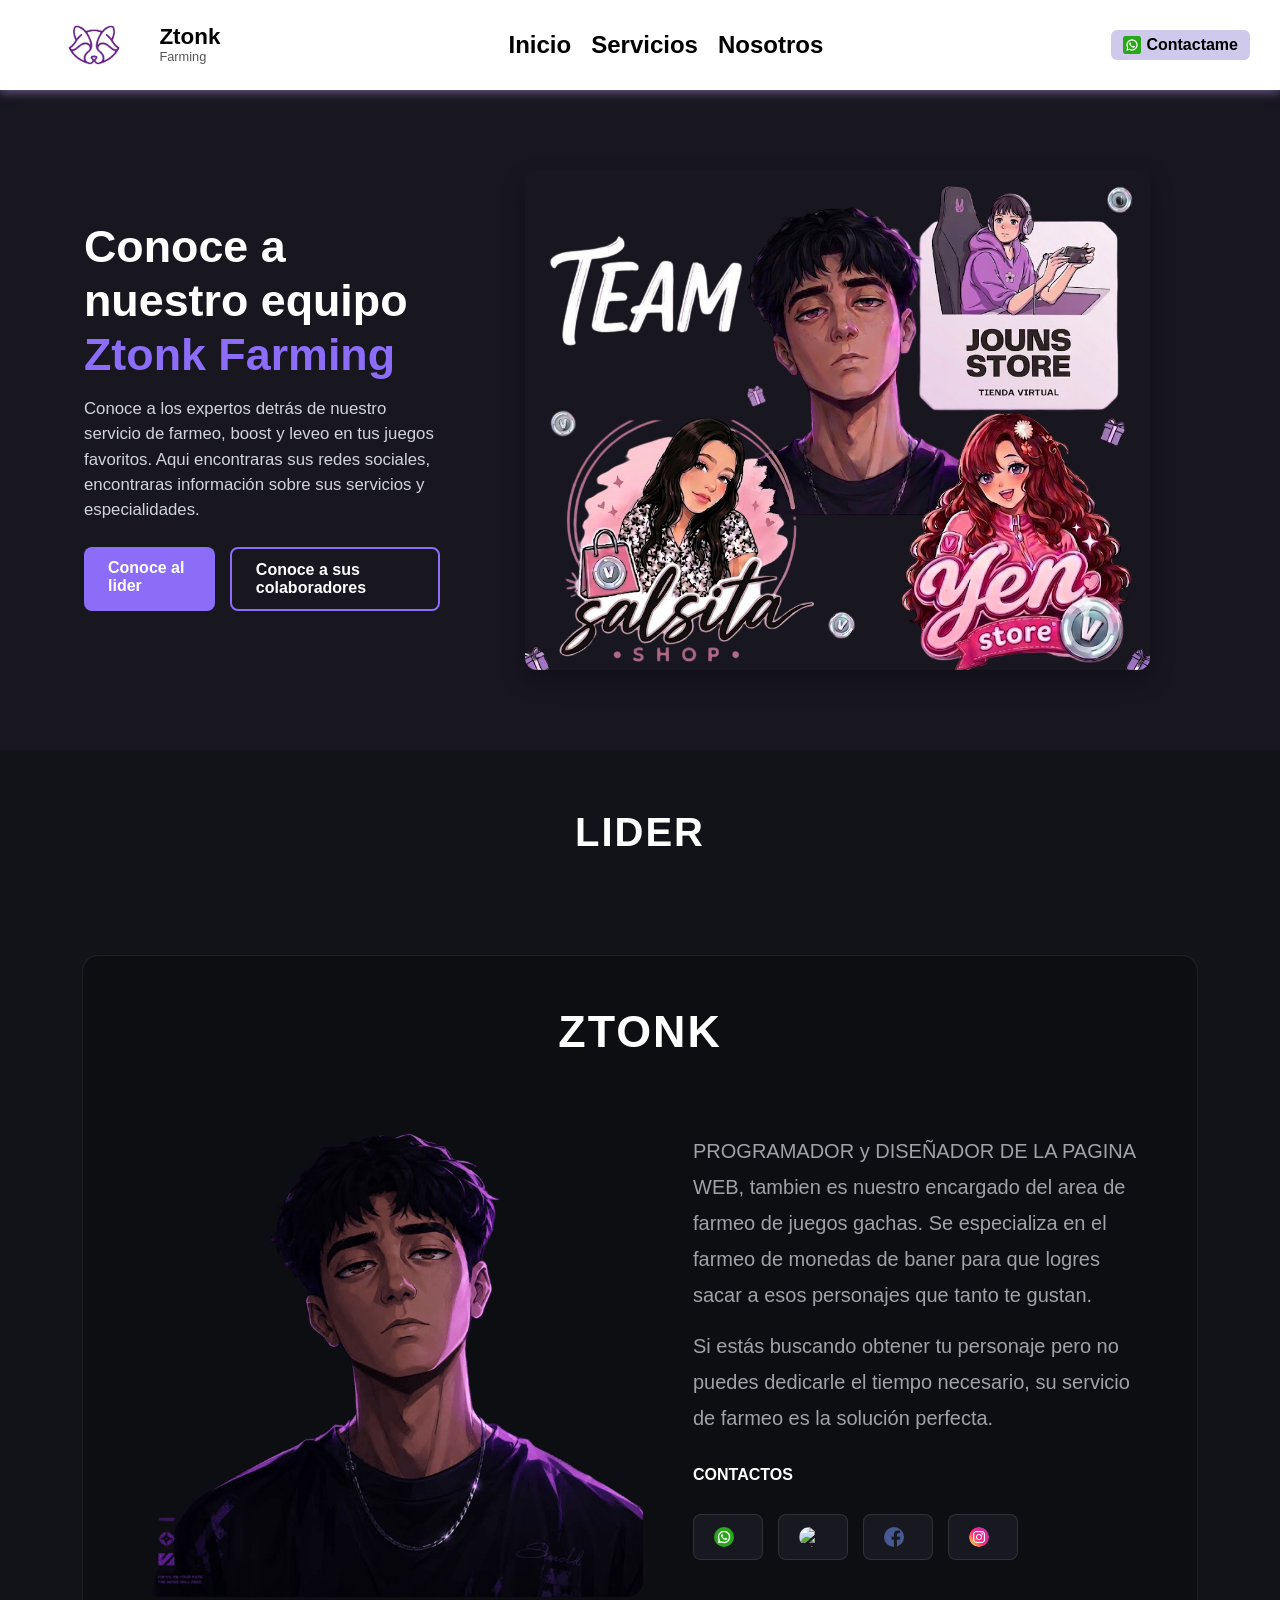
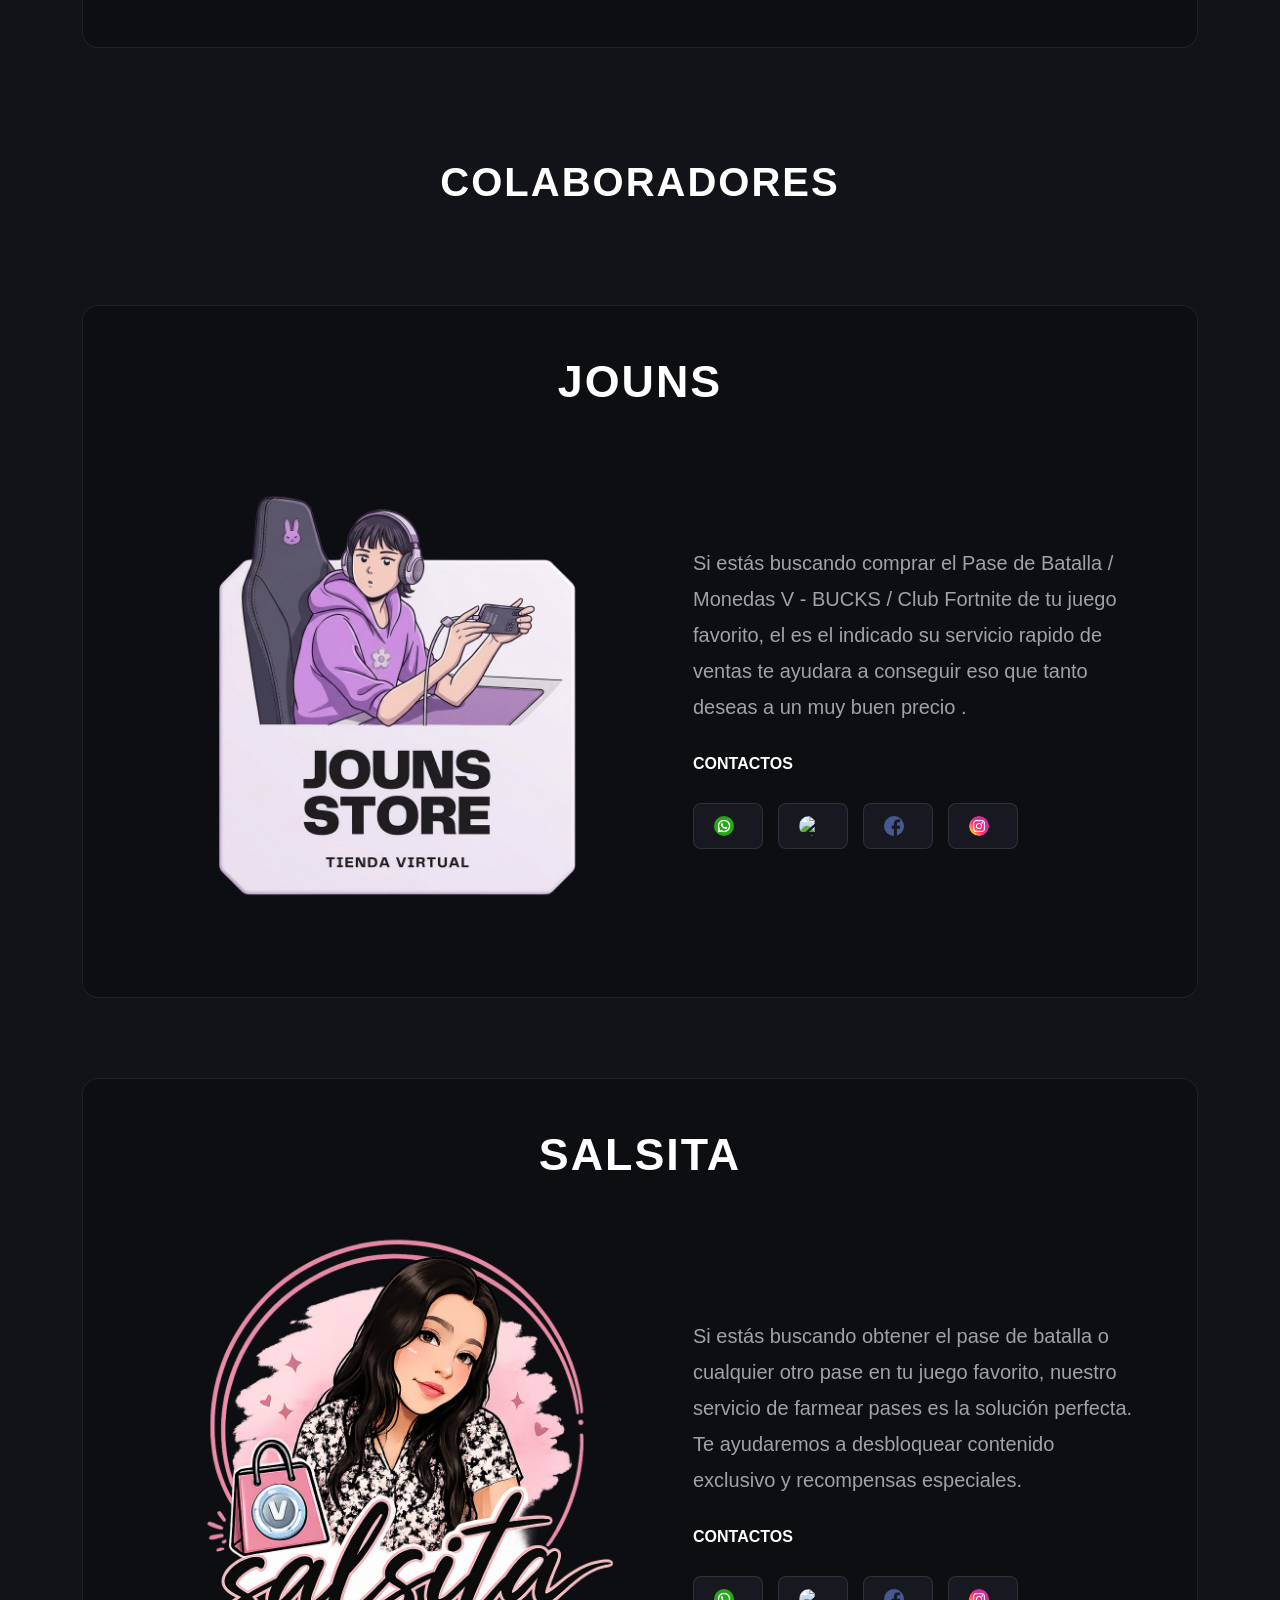
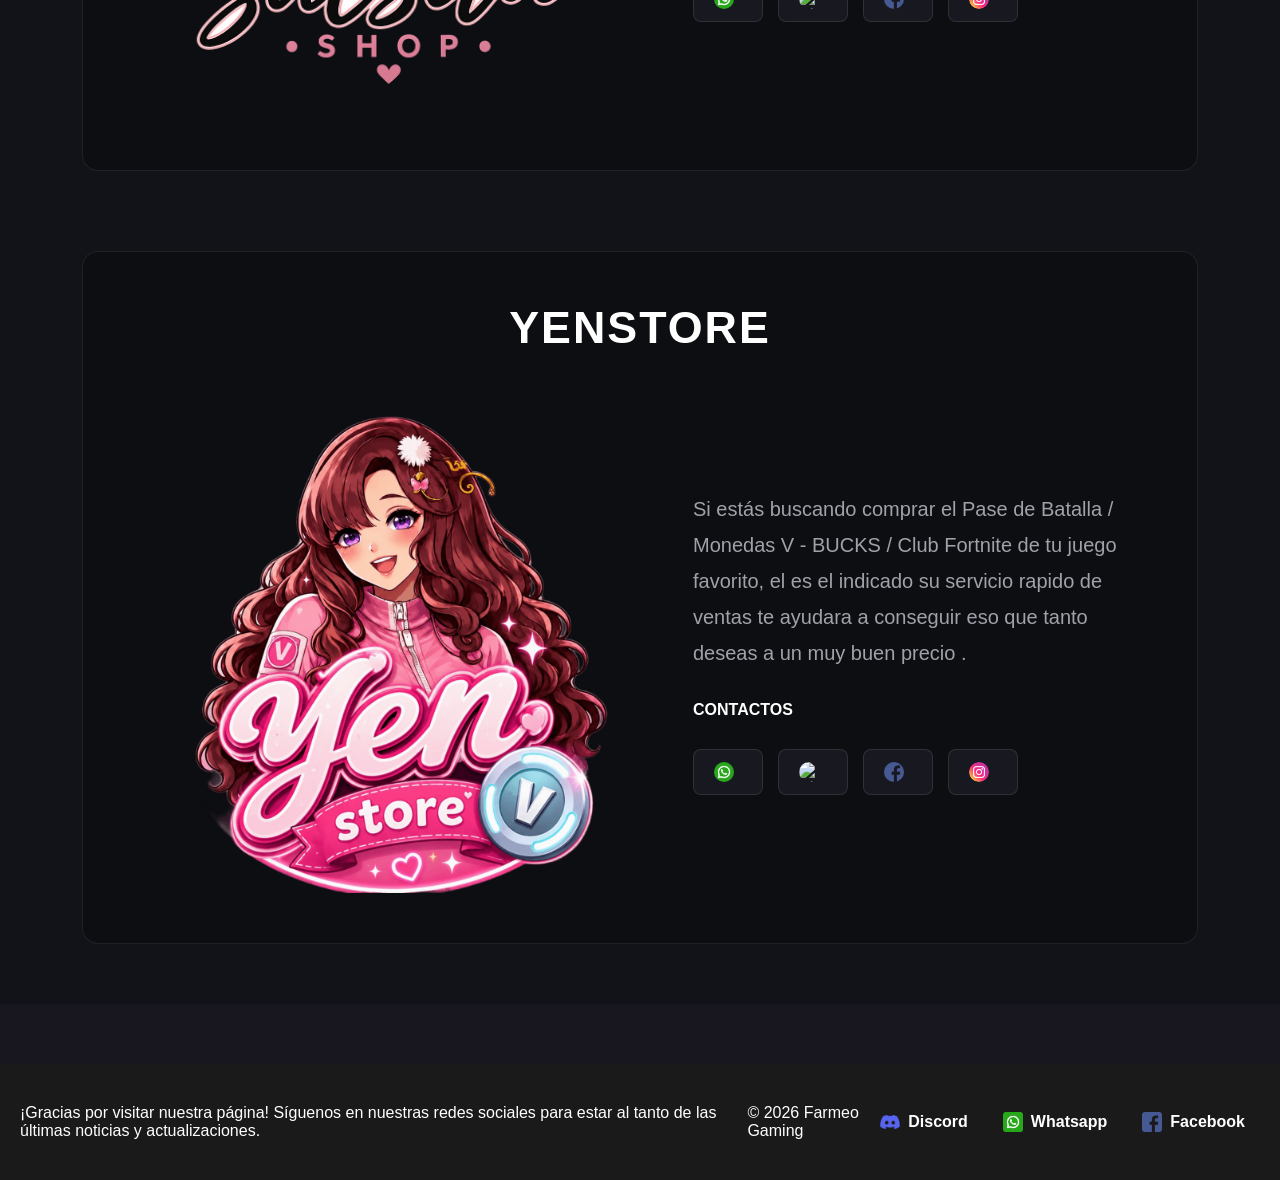
==== Nosotros.html @ 7bf5473f "Se añade la página de colaboradores, se agregan sus contactos. Pendiente: página de servicios y rese" ====
<!DOCTYPE html>
<html lang="es">
<head>
   <!-- COMANDOS PARA AJUSTE VISUAL -->
<meta charset="UTF-8">
<meta name="viewport" content="width=device/width, initial scale 1.0">

<title> Farmeo Gaming </title>

<!-- DECLARO AUTOR Y DESCRIPCION DE LA PAGINA-->
<meta name="description" content=" Servicios de farmeo, boost y leveo para tus juegos favoritos">
<meta name="author" content="Ztonk">

<!-- TOMAR ESTILOS-->
<link rel="stylesheet" href="CSS/stylenosotros.css">
</head>
<body>

 <!-- CABECERA DE LA PAGINA AQUI PONGO LISTADO DE LOS APARTADOS-->
   <header>
       
    <nav>
          <div class="logo">
         <img src="assets/logo/logo.png" alt="Logo">
         <div class="Apilar">
         <h1 class="logo-nombre"> Ztonk</h1>
        <span class="logo-subtexto">Farming</span>
         </div>
       </div>
       <div class="enlaces">
         <a href="index.html" class="nav-link"> Inicio</a>
         <a href="servicios.html" class="nav-link"> Servicios</a>
         <a href="Nosotros.html" class="nav-link"> Nosotros</a>
       </div>
        <div class="Discord">
          <img src="assets/whatsapp.png" alt="WhatsApp">
         <a href="https://wa.me/525635768901" class="nav-link"> Contactame</a>
        </div>
        </nav>
   </header>


 

<section class="Slider-wrapper"> 

  <!-- 1. TEXTO DE BIENVENIDA -->
  <div class="hero-texto">
    <h1>Conoce a nuestro equipo <span>Ztonk Farming</span></h1>
    <p>Conoce a los expertos detrás de nuestro servicio de farmeo, boost y leveo en tus juegos favoritos. Aqui encontraras sus redes sociales, encontraras información sobre sus servicios y especialidades.</p>
    
    <div class="hero-botones">
      <a href="#LIDER" class="btn-primary">Conoce al lider</a>
      <a href="#colaboradores" class="btn-secondary">Conoce a sus colaboradores</a>
    </div>
  </div>

 <!-- COLUMNA DERECHA: TU IMAGEN (AQUÍ VA) -->
        <div class="columna-imagen">
            <!-- REEMPLAZA 'tu-imagen.jpg' CON EL NOMBRE DE TU ARCHIVO REAL -->
            <img src="assets/TEAM.png" alt="Descripción de la imagen del equipo">
        </div>

</section>

<div class="contenido">

  <!-- Sección Líder -->
  <section class="seccion-lider">
    <h1 class="titulo-seccion" id="LIDER">LIDER</h1>
    
    <div class="tarjeta" >
      <h2>ZTONK</h2>
      <div class="tarjeta-cuerpo">
        <img  src="assets/Ztonk.png" alt="Lider del equipo" > 
        <div class="info-tarjeta">
          <p>PROGRAMADOR y DISEÑADOR DE LA PAGINA WEB, tambien es nuestro encargado del area de farmeo de juegos gachas. Se especializa en el farmeo de monedas de baner para que logres sacar a esos personajes que tanto te gustan.</p>
          <p>Si estás buscando obtener tu personaje pero no puedes dedicarle el tiempo necesario, su servicio de farmeo es la solución perfecta.</p>
          <p><h4>CONTACTOS</h4></p>
          <!-- Contenedor de Redes Sociales -->
          <div class="redes-sociales">
           <a href="https://wa.me/525635768901" class="red-icon"><img src="assets/whatsapp.png" alt="WhatsApp"></a>
              <a href="https://discord.gg/uQwDSKqjyx" class="red-icon"><img src="assets/discord.png" alt="Discord"></a>
              <a href="https://www.facebook.com/profile.php?id=61592021236898" class="red-icon"><img src="assets/facebook.png" alt="Facebook"></a>
              <a href="https://www.instagram.com/chuylecona/" class="red-icon"><img src="assets/instagram.png" alt="Instagram"></a>
          </div>
        </div>
      </div>
    </div>
  </section>

  <!-- Sección Colaboradores -->
  <section class="seccion-colaboradores" id="colaboradores">
    <h1 class="titulo-seccion">COLABORADORES</h1>
    
    <div class="contenedor-colaboradores" >
      <!-- Tarjeta 2 -->
      <div class="tarjeta">
        <h2>JOUNS</h2>
        <div class="tarjeta-cuerpo">
          <img src="assets/JOUNS.png" alt="Colaborador Jouns">
          <div class="info-tarjeta">
            <p>Si estás buscando comprar el Pase de Batalla / Monedas V - BUCKS / Club Fortnite de tu juego favorito, el es el indicado su servicio rapido de ventas te ayudara a conseguir eso que tanto deseas a un muy buen precio .</p>
  <p><h4>CONTACTOS</h4></p>
            <div class="redes-sociales">
           <a href="https://chat.whatsapp.com/Lj7Afa9Ud043z020zn91Cx" class="red-icon"><img src="assets/whatsapp.png" alt="WhatsApp"></a>
              <a href="#" class="red-icon"><img src="assets/discord.png" alt="Discord"></a>
              <a href="https://www.facebook.com/groups/971547392714595" class="red-icon"><img src="assets/facebook.png" alt="Facebook"></a>
              <a href="#" class="red-icon"><img src="assets/instagram.png" alt="Instagram"></a>
            </div>
          </div>
        </div>
      </div>

      <!-- Tarjeta 2 -->
          <div class="tarjeta">
        <h2>SALSITA</h2>
        <div class="tarjeta-cuerpo">
          <img src="assets/SALSITA.png" alt="Colaborador Salsita">
          <div class="info-tarjeta">
            <p>Si estás buscando obtener el pase de batalla o cualquier otro pase en tu juego favorito, nuestro servicio de farmear pases es la solución perfecta. Te ayudaremos a desbloquear contenido exclusivo y recompensas especiales.</p>
        <p><h4>CONTACTOS</h4></p>
            <div class="redes-sociales">
              <a href="https://wa.me/528332801021" class="red-icon"><img src="assets/whatsapp.png" alt="WhatsApp"></a>
              <a href="#" class="red-icon"><img src="assets/discord.png" alt="Discord"></a>
              <a href="https://www.facebook.com/share/1Babvypdaf/" class="red-icon"><img src="assets/facebook.png" alt="Facebook"></a>
              <a href="#" class="red-icon"><img src="assets/instagram.png" alt="Instagram"></a>
            </div>
          </div>
        </div>
          </div>

        <!--Tarjeta 3-->
           <div class="tarjeta">
        <h2>YENSTORE</h2>
        <div class="tarjeta-cuerpo">
          <img src="assets/YENSTORE.png" alt="Colaborador Yenstore">
          <div class="info-tarjeta">
            <p>Si estás buscando comprar el Pase de Batalla / Monedas V - BUCKS / Club Fortnite de tu juego favorito, el es el indicado su servicio rapido de ventas te ayudara a conseguir eso que tanto deseas a un muy buen precio .</p>
     <p><h4>CONTACTOS</h4></p>
            <div class="redes-sociales">
              <a href="https://wa.me/526771089185" class="red-icon"><img src="assets/whatsapp.png" alt="WhatsApp"></a>
              <a href="#" class="red-icon"><img src="assets/discord.png" alt="Discord"></a>
              <a href="https://www.facebook.com/share/g/1D6aVf2pHT/" class="red-icon"><img src="assets/facebook.png" alt="Facebook"></a>
              <a href="#" class="red-icon"><img src="assets/instagram.png" alt="Instagram"></a>
            </div>
          </div>
        </div>

      <!--FINAL DE CONTENEDOR -->
    </div>   
  </section>

  <!--FINAL DEL CONTENIDO DE TARJETAS-->
</div>





   <footer>
    <p>¡Gracias por visitar nuestra página! Síguenos en nuestras redes sociales para estar al tanto de las últimas noticias y actualizaciones.</p>
    <p>© 2026 Farmeo Gaming</p>
   <div class="redes">
  <a href="https://discord.gg/uQwDSKqjyx" target="_blank" rel="noopener noreferrer">
    <img src="assets/Discord.png" alt="Discord">
    <span>Discord</span>
  </a>
  
  <a href="https://wa.me/525635768901" target="_blank" rel="noopener noreferrer">
    <img src="assets/whatsapp.png" alt="Whatsapp">
    <span>Whatsapp</span>
  </a>
  
  <a href="https://www.facebook.com/profile.php?id=61592021236898" target="_blank" rel="noopener noreferrer">
    <img src="assets/facebook.png" alt="Facebook">
    <span>Facebook</span>
  </a>
</div>
   </footer>
<script src="js/script.js"></script>
</body>

</html>
---- CSS/stylenosotros.css ----
/* ===========================
   RESET
=========================== */

* {
    margin: 0;
    padding: 0;
    box-sizing: border-box;
}

html {
    scroll-behavior: smooth;
}

body {
    background: #18161F;;
    color: black;
    font-family: Arial, Helvetica, sans-serif;
    /* Prevenimos que aparezca un scroll horizontal para vistas en el móvil */
    overflow-x: hidden;
}

/* ===========================
   HEADER Y NAVEGACIÓN
=========================== */

header {
    background-color: rgb(255, 255, 255);
    display: flex;
    align-items: center;
    width: 100%;
    box-shadow: 0 2px 10px  rgba(200, 166, 255, 0.5);
}

/* 1. Contenedor Principal ampliando el límite máximo */
.hero-container {
  display: flex;
  align-items: center;
  justify-content: space-between; 
  gap: 30px; 
  max-width: 1600px; /* Expandimos el límite de la página */
  width: 95%;        /* Aseguramos que use el 95% de la pantalla */
  margin: 0 auto; 
  padding: 40px 20px;
}


/* 2. Columna de Texto COMPACTA */
.hero-texto {
margin-top : 70px;
  flex: 0 0 32%;     /* Forzamos a que solo ocupe el 32% exacto */
  max-width: 450px;  /* No permite que el texto se estire demasiado */
  text-align: left;
}

.hero-texto h1 {
  font-size: 2.8rem;
  font-weight: 900;
  color: #ffffff;
  line-height: 1.2;
  margin-bottom: 15px;
}

/* Resaltado del nombre con el color de tu marca */
.hero-texto h1 span {
  color: #8b6df7; 
  
}

.hero-texto p {
  font-size: 1.05rem;
  color: #d1d5db;
  line-height: 1.5;
  margin-bottom: 25px;
}

/* Botones opcionales de llamada a la acción */
.hero-botones {
  display: flex;
  gap: 15px;
}

.btn-primary {
  background-color: #8b6df7;
  color: #ffffff;
  padding: 12px 24px;
  border-radius: 8px;
  text-decoration: none;
  font-weight: bold;
  transition: background 0.2s ease;
}

.btn-primary:hover {
  background-color: #7352f5;
}

.btn-secondary {
  border: 2px solid #8b6df7;
  color: #ffffff;
  padding: 12px 24px;
  border-radius: 8px;
  text-decoration: none;
  font-weight: bold;
  transition: background 0.2s ease;
}

.btn-secondary:hover {
  background-color: rgba(139, 109, 247, 0.1);
}



/* El NAV distribuye el logo a la izquierda y enlaces a la derecha */
nav {
    display: flex;
    justify-content: space-between; /* Empuja logo a la izq y enlaces a la der */
    align-items: center;          /* Centra verticalmente ambos lados */
    width: 100%;
    height: 90px;
    padding: 10px 30px;
}



/* LOGO */
.logo {
    display: flex;
    align-items: center;
    gap: 1px; /* Reduje la separación del logo con su texto */
}

.logo img {
    height: 70px;
    width: auto;
}



/*Estilos de enlace botones discord*/

.Discord {
    display: flex;
    align-items: center;
    gap: 5px;
    background-color: rgb(207, 202, 236);
    padding: 6px 12px;
    border-radius: 6px;
    text-decoration: none;
    color: inherit;
    font-weight: 600;
}

.Discord img {
    height: 18px;
    width: auto;
    text-decoration: none;
}

/* 1. Contenedor de las redes */
.redes {
  display: flex;
  align-items: center;
  gap: 20px; /* Espacio horizontal uniforme entre Discord, Whatsapp y FB */
}

/* 2. Limpieza total de los enlaces (quita sombras, bordes y subrayados) */
.redes a,
.redes a:visited,
.redes a:active,
.redes a:focus {
  display: inline-flex;
  align-items: center;
  gap: 8px; 
  text-decoration: none !important; /* Fuerza quitar el subrayado azul */
  color: #ffffff;                    /* Color blanco sólido */
  font-weight: 600;
  
  /* QUITA SOMBRAS O FILTROS QUE GENERAN EL "BRILLO" / ABERRACIÓN CROMÁTICA */
  text-shadow: none !important;      
  filter: none !important;
  box-shadow: none !important;
  
  /* Asegura un renderizado nítido de tipografía en navegadores web */
  -webkit-font-smoothing: antialiased;
  -moz-osx-font-smoothing: grayscale;
}

/* 3. Iconos uniformes */
.redes img {
  width: 20px;
  height: 20px;
  object-fit: contain;
  display: block;
  
  /* Quita cualquier sombra o filtro que afecte la imagen */
  filter: none !important;
}

/* 4. Efecto hover suave y limpio al pasar el mouse */
.redes a:hover {
  color: #7289da;
  text-decoration: none !important;
}



.nav-link {
  text-decoration: none; /* Quita el subrayado */
  color: inherit;         /* (Opcional) Mantiene el color del texto sin ponerse azul/morado */
}


/* Contenedor del texto (apila Ztonk arriba y Farming abajo) */
.Apilar {
    display: flex;
    flex-direction: column;
    text-align: left; /* Alineado a la izquierda para mejor aspecto visual */
}

.logo-nombre {
    font-size: 1.4rem;
    line-height: 1;
    margin: 0;
}

.logo-subtexto {
    font-size: 0.8rem;
    color: #555; /* Texto de "Farming" más pequeño y sutil */
}

/* ENLACES */
.enlaces {
    display: flex;
    align-items: center;
    gap: 20px; /* Separa los enlaces entre sí de forma limpia */
    font-size: 1.5rem;
}

.enlaces a {
    color: inherit;
    text-decoration: none;
    font-weight: 600;
}

.enlaces a:hover {
    color: rgb(114, 137, 218);
}

.Discord a:hover {
    color: rgb(253, 253, 255);
}

/* ===========================
   SLIDER HÍBRIDO CON SCROLL SNAP
=========================== */

/* Contenedor principal que sirve de marco */
.Slider-wrapper {
    position: relative; /* Clave para posicionar los botones dentro */
    width: 90%;
    grid-template-columns: 1fr 1.6fr;
    max-width: 1500px;
    margin: 0 auto;
      display: flex;
       justify-content: space-between; 
       gap: 40px;
     padding: 60px 20px;

}


/* Carrusel con desplazamiento nativo */
.Slider {
    position: relative;
    display: flex;
    aspect-ratio: 16 / 9;
    
    /* Control de desplazamiento: SOLO horizontal */
    overflow-x: auto;
    overflow-y: hidden;
    touch-action: pan-x; /* Permite el desplazamiento táctil horizontal sin saltos verticales */
    
    scroll-snap-type: x mandatory;
    scroll-behavior: smooth;
    border-radius: 12px;
    box-shadow: 0 1rem 2rem -0.5rem rgba(0, 0, 0, 0.3);
    
    /* Ocultamos la barra de scroll visual */
    scrollbar-width: none; /* Firefox */
    -ms-overflow-style: none; /* IE y Edge */
}



.Slider::-webkit-scrollbar {
    display: none; /* Chrome, Safari y Edge */
}

/* Las imágenes ocupan exactamente el 100% de la ventana del slider */
.Slider img {
    flex: 0 0 100%;
    width: 100%;
    height: 100%;
    object-fit: cover; /* Mantiene la proporción sin deformar */
    scroll-snap-align: start;
}


.Slider-nav .nav-btn {
    width: 12px;
    height: 12px;
    border-radius: 50%;
    border: none;
    background-color: #ffffff;
    opacity: 0.5;
    cursor: pointer;
    transition: opacity 250ms ease, transform 250ms ease, background-color 250ms ease;
}

/* Contenedor Principal */
.contenido {
  text-align: center;
  padding: 60px 20px;
  background-color: #121318;
  color: #ffffff;
  display: flex;
  flex-direction: column;
  align-items: center;
  gap: 112px;
}

/* Títulos principales */
.titulo-seccion {
  font-size: 2.5rem;
  font-weight: 900;
  letter-spacing: 2px;
  text-transform: uppercase;
  margin-bottom: 20px;
}

.seccion-lider,
.seccion-colaboradores,
.contenedor-colaboradores {
  display: flex;
  flex-direction: column;
  align-items: center;
  width: 100%;
  gap: 80px;
}

/* --- TARJETA RECTANGULAR MASIVA --- */
.tarjeta {
  background-color: #0d0e12;
  padding: 50px 60px; /* Padding alto para dar mucha altura interna */
  border: 1px solid rgba(255, 255, 255, 0.08);
  border-radius: 16px;
  transition: transform 0.2s ease, border-color 0.2s ease, box-shadow 0.2s ease;
  
  width: 90%; 
  max-width: 1300px; /* Ancho amplio tipo Banner Premium */
  box-sizing: border-box;
}

.tarjeta:hover {
  transform: translateY(-5px);
  border-color: #704cc4;
  box-shadow: 0 10px 30px rgba(112, 76, 196, 0.2);
}

/* Nombre en la parte superior del recuadro */
.tarjeta h2 {
  text-align: center;
  font-size: 2.8rem; /* Título imponente */
  font-weight: 900;
  color: #ffffff;
  margin: 0 0 40px 0;
  letter-spacing: 2px;
  text-transform: uppercase;
}

/* Cuerpo interno */
.tarjeta-cuerpo {
  display: flex;
  flex-direction: row;
  align-items: center; /* Centra verticalmente la foto con la columna de texto */
  gap: 50px; /* Gran separación entre foto y texto */
}

/* FOTO GRANDE */
.tarjeta-cuerpo img {
  width: 500px;  /* Imagen de gran presencia */
  height: 500px;
  object-fit: cover;
  border-radius: 16px;
  flex-shrink: 0; 
}

/* Columna de Texto + Redes */
.info-tarjeta {
  display: flex;
  flex-direction: column;
  justify-content: space-between;
  gap: 15px;
  text-align: left;
  width: 100%;
}

.info-tarjeta p {
  color: #a1a1aa;
  font-size: 1.25rem; /* Texto legible y elegante */
  line-height: 1.8;
  margin: 0;
}

/* --- ESTILOS DE REDES SOCIALES --- */
.redes-sociales {
  display: flex;
  gap: 15px;
  align-items: center;
}

.red-icon {
  display: flex;
  align-items: center;
  justify-content: center;
  background-color: #181920;
  color: #ffffff;
  padding: 12px 20px;
  border-radius: 8px;
  text-decoration: none;
  font-weight: bold;
  font-size: 0.95rem;
  border: 1px solid rgba(255, 255, 255, 0.1);
  transition: all 0.2s ease;
}

.red-icon:hover {
  background-color: #704cc4;
  color: #fff;
  border-color: #704cc4;
  transform: translateY(-2px);
}

.redes-sociales a img {
  width: 20px;
  height: 20px;
  object-fit: contain;
  margin-right: 8px; /* Espacio entre icono y texto */
}

/* --- ADAPTACIÓN A RESPONSIVE (Móviles) --- */
@media (max-width: 900px) {
  .tarjeta {
    padding: 30px 20px;
  }
  
  .tarjeta-cuerpo {
    flex-direction: column;
    text-align: center;
  }

  .tarjeta-cuerpo img {
    width: 100%;
    max-width: 500px;
    height: auto;
  }

  .info-tarjeta {
    text-align: center;
    align-items: center;
  }

  .redes-sociales {
    justify-content: center;
    flex-wrap: wrap;
  }
}

footer {
  background-color: #1a1a1a; /* Fondo oscuro para dar contraste */
  color: white;
  padding: 40px 20px;
  display: flex;
  justify-content: space-between;
  align-items: center;
  margin-top: 60px;
  text-decoration: none;
}


/*Estilo de los enlaces dentro del footer */
.redes a {
  color: white;
  text-decoration: none;
  margin-right: 15px;
}
/* Efecto hover para los enlaces del footer */
.redes a:hover {
  color: rgb(114, 137, 218);
  text-decoration: underline;
}



/* 1. Contenedor de la columna derecha */
.columna-imagen {
    flex: 1;                 /* Ocupa el espacio proporcional disponible a la derecha */
    display: flex;          /* Permite usar alineación flexible internamente */
    justify-content: center; /* Centra la imagen horizontalmente en su columna */
    align-items: center;     /* Centra la imagen verticalmente */
    padding: 20px;          /* Espaciado interno opcional */
    
}

/* 2. Estilos para la imagen dentro de la columna */
.columna-imagen img {
    max-width: 100%;        /* Evita que la imagen sobrepase el ancho de la columna */
    height: auto;           /* Mantiene la proporción original de la imagen */
    display: block;         /* Elimina pequeños espacios blancos no deseados abajo */
    
    /* OPCIONALES (Ajusta según tu gusto): */
    max-height: 500px;      /* Puedes limitar la altura máxima si la imagen es muy grande */
    border-radius: 12px;     /* Bordes redondeados para un toque moderno */
    box-shadow: 0 10px 25px rgba(0, 0, 0, 0.3); /* Sombra suave de fondo */
    
}




/* ===========================
   RESPONSIVE
=========================== */

@media (max-width: 700px) {
    nav {
        flex-direction: column;
        height: auto;
        padding: 15px 0;
        gap: 15px;
    }
    
    .enlaces {
        flex-wrap: wrap;
        justify-content: center;
        padding: 10px 0px;
    }
}
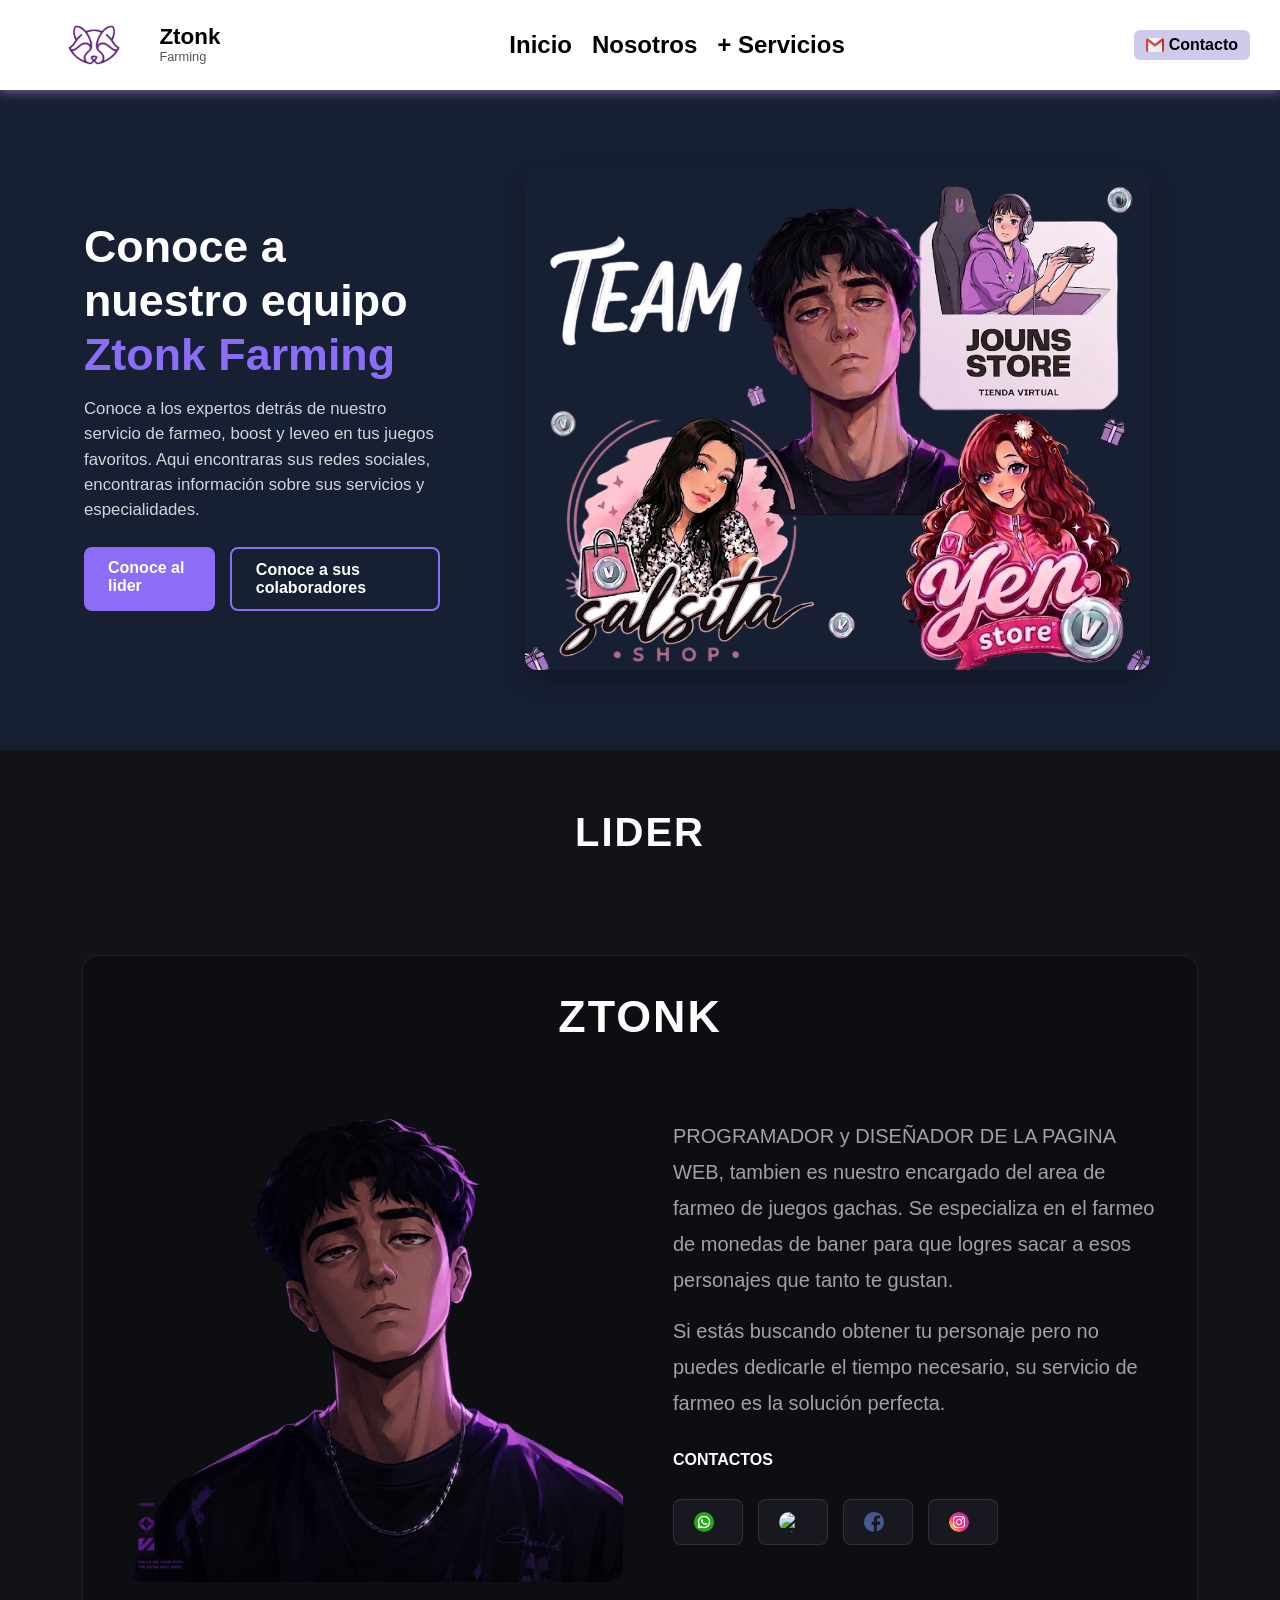
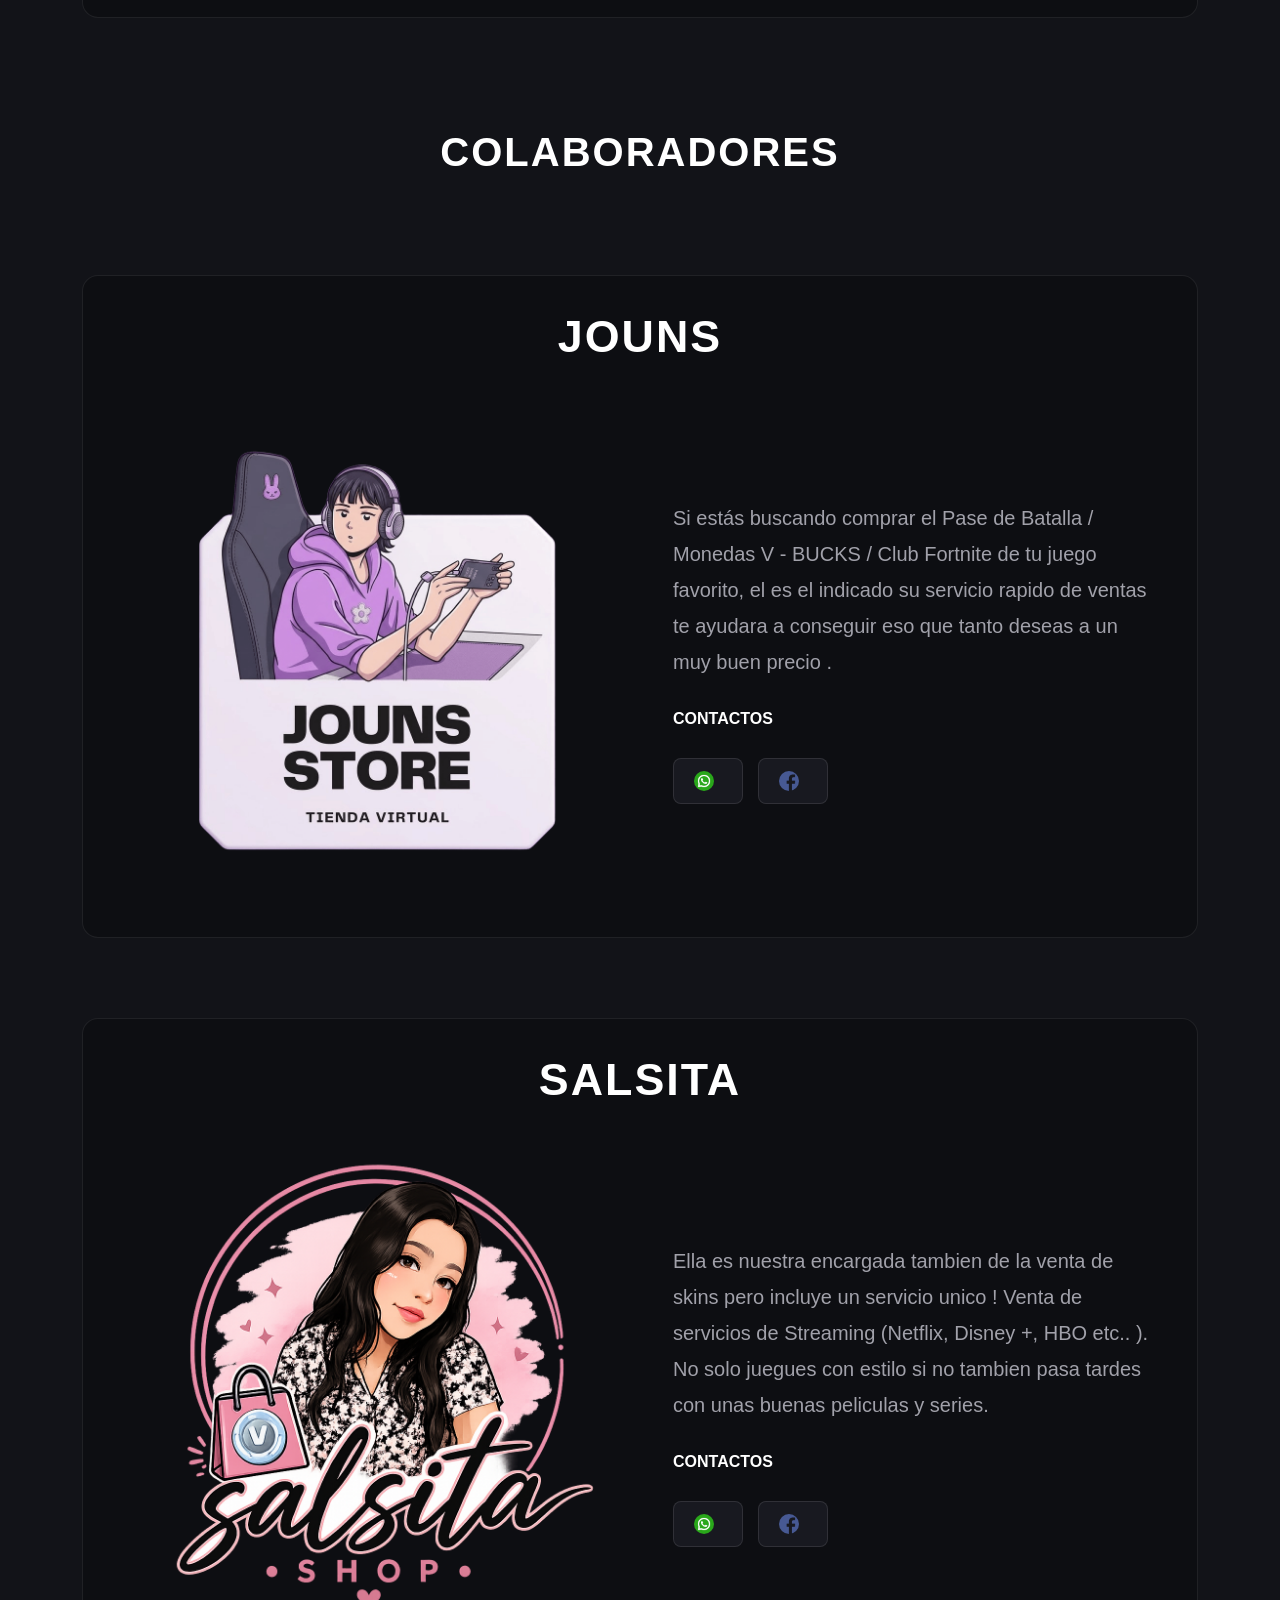
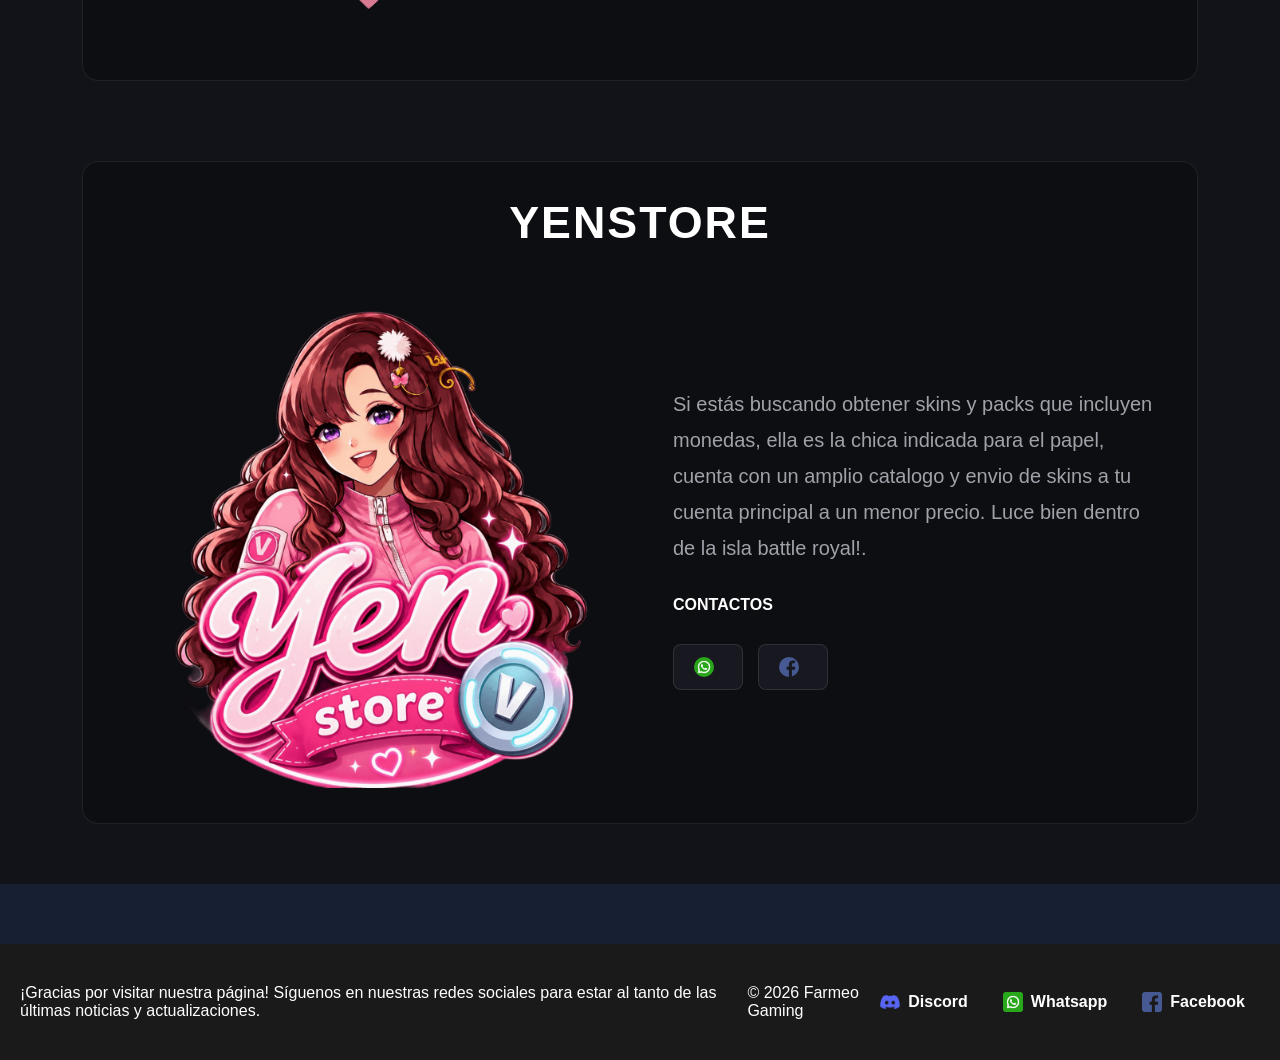
==== commit 899279c1: "empieza nueva seccion de servicios y se empiezan a adaptar los colores de la pagina por algo mas ele" ====
--- a/Nosotros.html
+++ b/Nosotros.html
@@ -29,12 +29,12 @@
        </div>
        <div class="enlaces">
          <a href="index.html" class="nav-link"> Inicio</a>
-         <a href="servicios.html" class="nav-link"> Servicios</a>
-         <a href="Nosotros.html" class="nav-link"> Nosotros</a>
+          <a href="Nosotros.html" class="nav-link"> Nosotros</a>
+         <a href="servicios.html" class="nav-link"> + Servicios </a>
        </div>
         <div class="Discord">
-          <img src="assets/whatsapp.png" alt="WhatsApp">
-         <a href="https://wa.me/525635768901" class="nav-link"> Contactame</a>
+          <img src="assets/gmail.png" alt="gmail">
+                 <a href="mailto:leconztonk.oficial@gmail.com?subject=Consulta%20desde%20la%20web" class="nav-link"> Contacto</a>
         </div>
         </nav>
    </header>
@@ -104,9 +104,8 @@
   <p><h4>CONTACTOS</h4></p>
             <div class="redes-sociales">
            <a href="https://chat.whatsapp.com/Lj7Afa9Ud043z020zn91Cx" class="red-icon"><img src="assets/whatsapp.png" alt="WhatsApp"></a>
-              <a href="#" class="red-icon"><img src="assets/discord.png" alt="Discord"></a>
-              <a href="https://www.facebook.com/groups/971547392714595" class="red-icon"><img src="assets/facebook.png" alt="Facebook"></a>
-              <a href="#" class="red-icon"><img src="assets/instagram.png" alt="Instagram"></a>
+
+              <a href="https://www.facebook.com/jounsshopp1/" class="red-icon"><img src="assets/facebook.png" alt="Facebook"></a>
             </div>
           </div>
         </div>
@@ -118,13 +117,11 @@
         <div class="tarjeta-cuerpo">
           <img src="assets/SALSITA.png" alt="Colaborador Salsita">
           <div class="info-tarjeta">
-            <p>Si estás buscando obtener el pase de batalla o cualquier otro pase en tu juego favorito, nuestro servicio de farmear pases es la solución perfecta. Te ayudaremos a desbloquear contenido exclusivo y recompensas especiales.</p>
+            <p>Ella es nuestra encargada tambien de la venta de skins pero incluye un servicio unico ! Venta de servicios de Streaming (Netflix, Disney +, HBO etc.. ). No solo juegues con estilo si no tambien pasa tardes con unas buenas peliculas y series.</p>
         <p><h4>CONTACTOS</h4></p>
             <div class="redes-sociales">
               <a href="https://wa.me/528332801021" class="red-icon"><img src="assets/whatsapp.png" alt="WhatsApp"></a>
-              <a href="#" class="red-icon"><img src="assets/discord.png" alt="Discord"></a>
               <a href="https://www.facebook.com/share/1Babvypdaf/" class="red-icon"><img src="assets/facebook.png" alt="Facebook"></a>
-              <a href="#" class="red-icon"><img src="assets/instagram.png" alt="Instagram"></a>
             </div>
           </div>
         </div>
@@ -136,13 +133,13 @@
         <div class="tarjeta-cuerpo">
           <img src="assets/YENSTORE.png" alt="Colaborador Yenstore">
           <div class="info-tarjeta">
-            <p>Si estás buscando comprar el Pase de Batalla / Monedas V - BUCKS / Club Fortnite de tu juego favorito, el es el indicado su servicio rapido de ventas te ayudara a conseguir eso que tanto deseas a un muy buen precio .</p>
+            <p>Si estás buscando obtener skins y packs que incluyen monedas, ella es la chica indicada para el papel, cuenta con un amplio catalogo y envio de skins a tu cuenta principal a un menor precio. Luce bien dentro de la isla battle royal!.</p>
      <p><h4>CONTACTOS</h4></p>
             <div class="redes-sociales">
               <a href="https://wa.me/526771089185" class="red-icon"><img src="assets/whatsapp.png" alt="WhatsApp"></a>
-              <a href="#" class="red-icon"><img src="assets/discord.png" alt="Discord"></a>
-              <a href="https://www.facebook.com/share/g/1D6aVf2pHT/" class="red-icon"><img src="assets/facebook.png" alt="Facebook"></a>
-              <a href="#" class="red-icon"><img src="assets/instagram.png" alt="Instagram"></a>
+            
+              <a href="https://www.facebook.com/profile.php?id=61561970666312" class="red-icon"><img src="assets/facebook.png" alt="Facebook"></a>
+             
             </div>
           </div>
         </div>
--- a/CSS/stylenosotros.css
+++ b/CSS/stylenosotros.css
@@ -13,7 +13,7 @@
 }
 
 body {
-    background: #18161F;;
+    background:  #172033;
     color: black;
     font-family: Arial, Helvetica, sans-serif;
     /* Prevenimos que aparezca un scroll horizontal para vistas en el móvil */
@@ -31,6 +31,8 @@
     width: 100%;
     box-shadow: 0 2px 10px  rgba(200, 166, 255, 0.5);
 }
+
+
 
 /* 1. Contenedor Principal ampliando el límite máximo */
 .hero-container {
@@ -107,7 +109,6 @@
 .btn-secondary:hover {
   background-color: rgba(139, 109, 247, 0.1);
 }
-
 
 
 /* El NAV distribuye el logo a la izquierda y enlaces a la derecha */
@@ -351,13 +352,12 @@
 /* --- TARJETA RECTANGULAR MASIVA --- */
 .tarjeta {
   background-color: #0d0e12;
-  padding: 50px 60px; /* Padding alto para dar mucha altura interna */
+  padding: 35px 40px; /* Padding alto para dar mucha altura interna */
   border: 1px solid rgba(255, 255, 255, 0.08);
   border-radius: 16px;
   transition: transform 0.2s ease, border-color 0.2s ease, box-shadow 0.2s ease;
-  
   width: 90%; 
-  max-width: 1300px; /* Ancho amplio tipo Banner Premium */
+  max-width: 1200px; /* Ancho amplio tipo Banner Premium */
   box-sizing: border-box;
 }
 
@@ -526,8 +526,6 @@
 }
 
 
-
-
 /* ===========================
    RESPONSIVE
 =========================== */
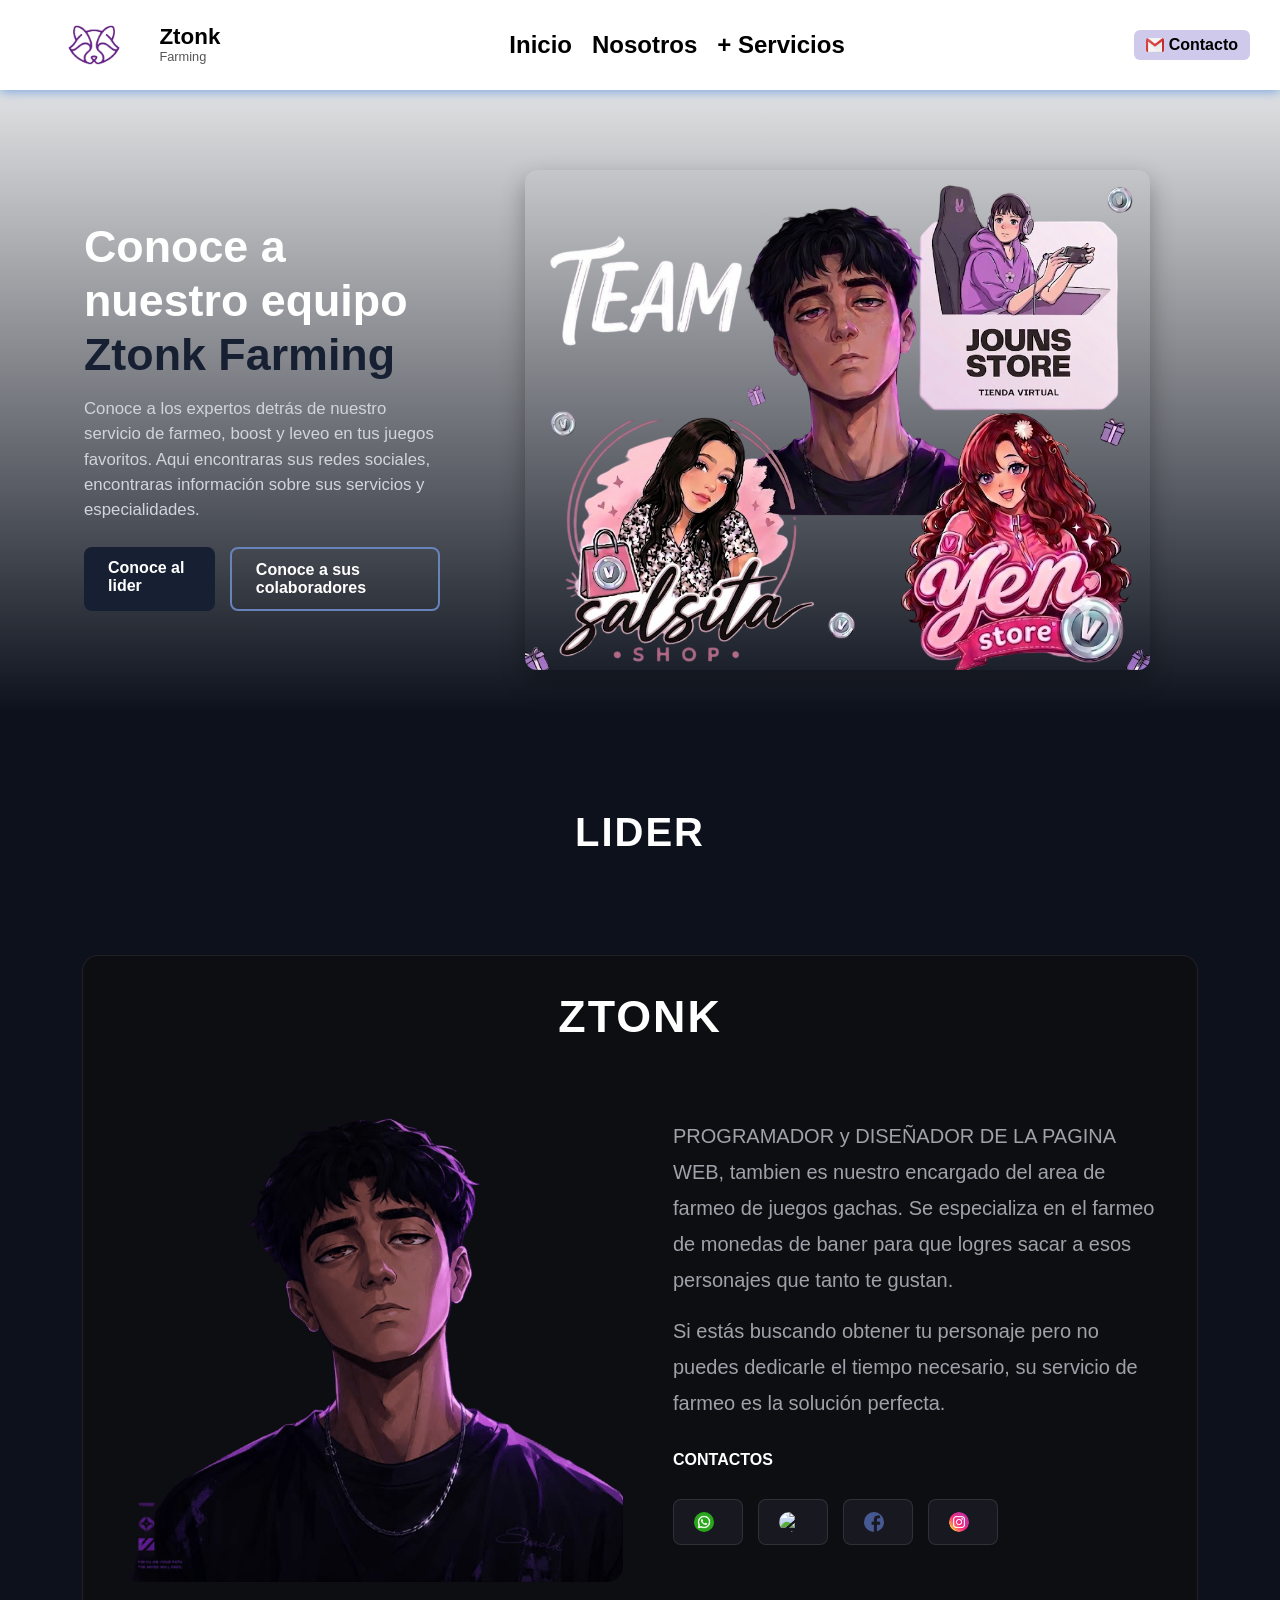
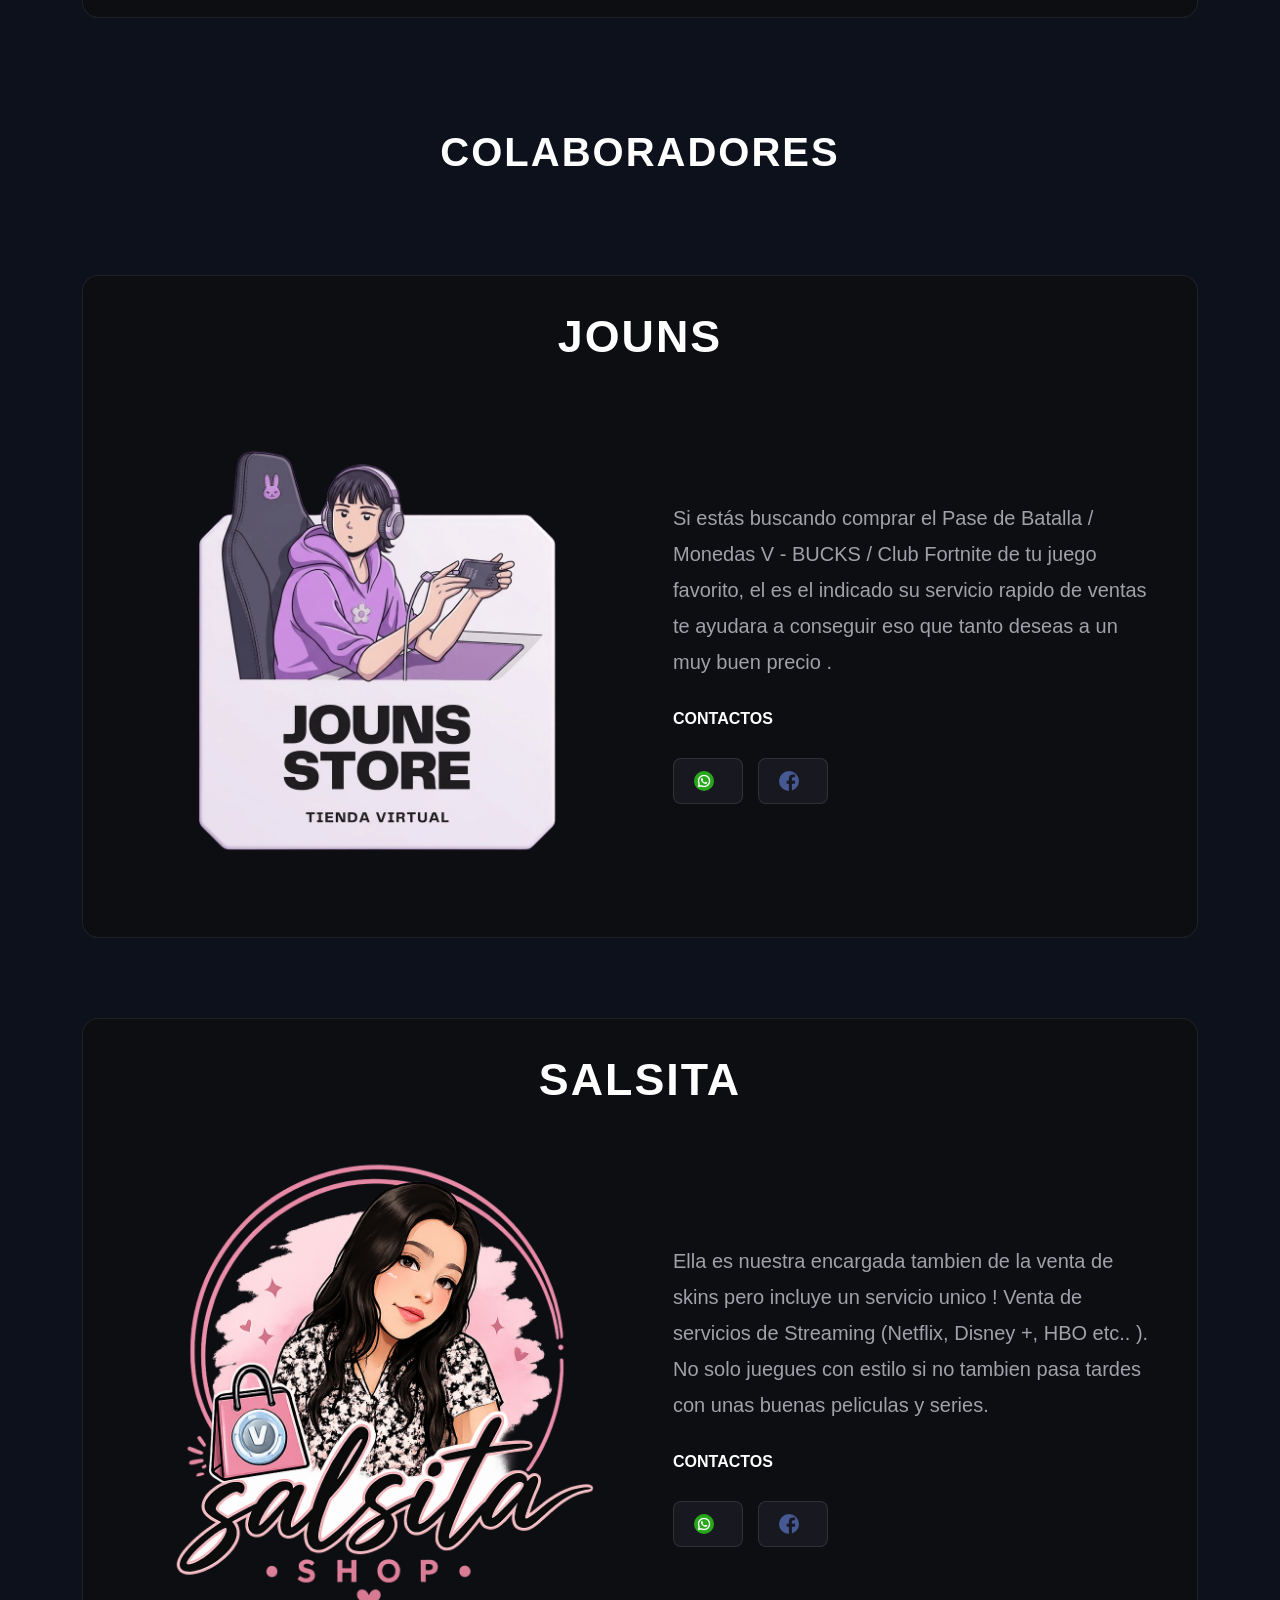
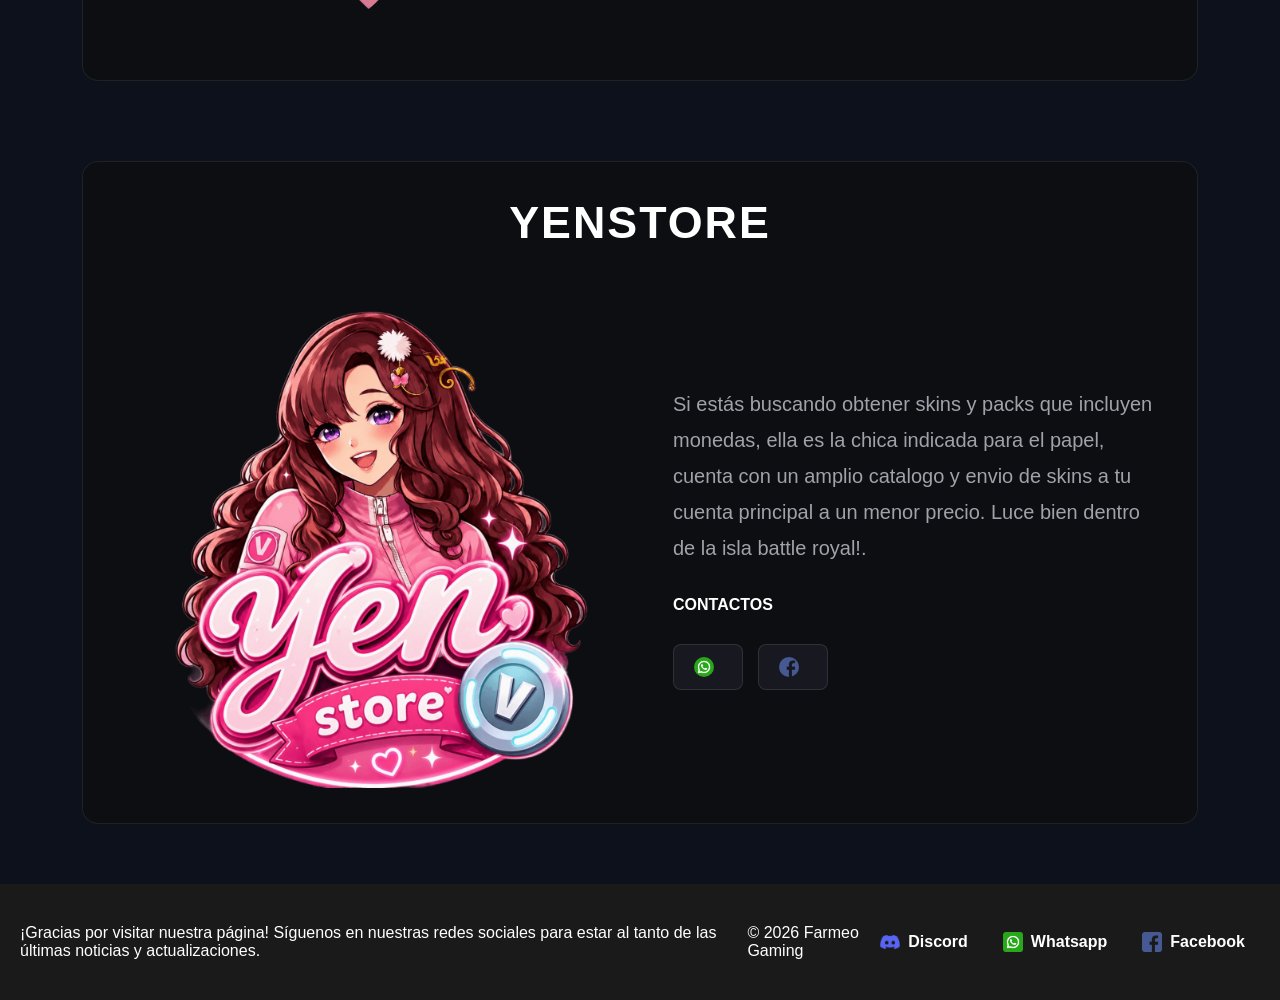
==== commit 98da57fc: "Actualizacion de estilo y agregado de mapa" ====
--- a/Nosotros.html
+++ b/Nosotros.html
@@ -150,11 +150,6 @@
 
   <!--FINAL DEL CONTENIDO DE TARJETAS-->
 </div>
-
-
-
-
-
    <footer>
     <p>¡Gracias por visitar nuestra página! Síguenos en nuestras redes sociales para estar al tanto de las últimas noticias y actualizaciones.</p>
     <p>© 2026 Farmeo Gaming</p>
--- a/CSS/stylenosotros.css
+++ b/CSS/stylenosotros.css
@@ -3,9 +3,9 @@
 =========================== */
 
 * {
-    margin: 0;
-    padding: 0;
-    box-sizing: border-box;
+  margin: 0;
+  padding: 0;
+  box-sizing: border-box;
 }
 
 html {
@@ -13,7 +13,7 @@
 }
 
 body {
-    background:  #172033;
+     background: linear-gradient(to bottom, rgb(255, 255, 255), transparent 17%),  #0c111c;
     color: black;
     font-family: Arial, Helvetica, sans-serif;
     /* Prevenimos que aparezca un scroll horizontal para vistas en el móvil */
@@ -29,7 +29,7 @@
     display: flex;
     align-items: center;
     width: 100%;
-    box-shadow: 0 2px 10px  rgba(200, 166, 255, 0.5);
+    box-shadow: 0 2px 10px  rgba(101, 151, 225, 0.793);
 }
 
 
@@ -65,7 +65,7 @@
 
 /* Resaltado del nombre con el color de tu marca */
 .hero-texto h1 span {
-  color: #8b6df7; 
+  color:  #172033; 
   
 }
 
@@ -83,7 +83,7 @@
 }
 
 .btn-primary {
-  background-color: #8b6df7;
+  background-color: #172033;
   color: #ffffff;
   padding: 12px 24px;
   border-radius: 8px;
@@ -97,7 +97,7 @@
 }
 
 .btn-secondary {
-  border: 2px solid #8b6df7;
+  border: 2px solid #6882ba;
   color: #ffffff;
   padding: 12px 24px;
   border-radius: 8px;
@@ -107,7 +107,7 @@
 }
 
 .btn-secondary:hover {
-  background-color: rgba(139, 109, 247, 0.1);
+  background-color: rgba(92, 88, 170, 0.49);
 }
 
 
@@ -322,7 +322,7 @@
 .contenido {
   text-align: center;
   padding: 60px 20px;
-  background-color: #121318;
+  background-color:  #0c111c;
   color: #ffffff;
   display: flex;
   flex-direction: column;
@@ -483,7 +483,7 @@
   display: flex;
   justify-content: space-between;
   align-items: center;
-  margin-top: 60px;
+ 
   text-decoration: none;
 }
 
